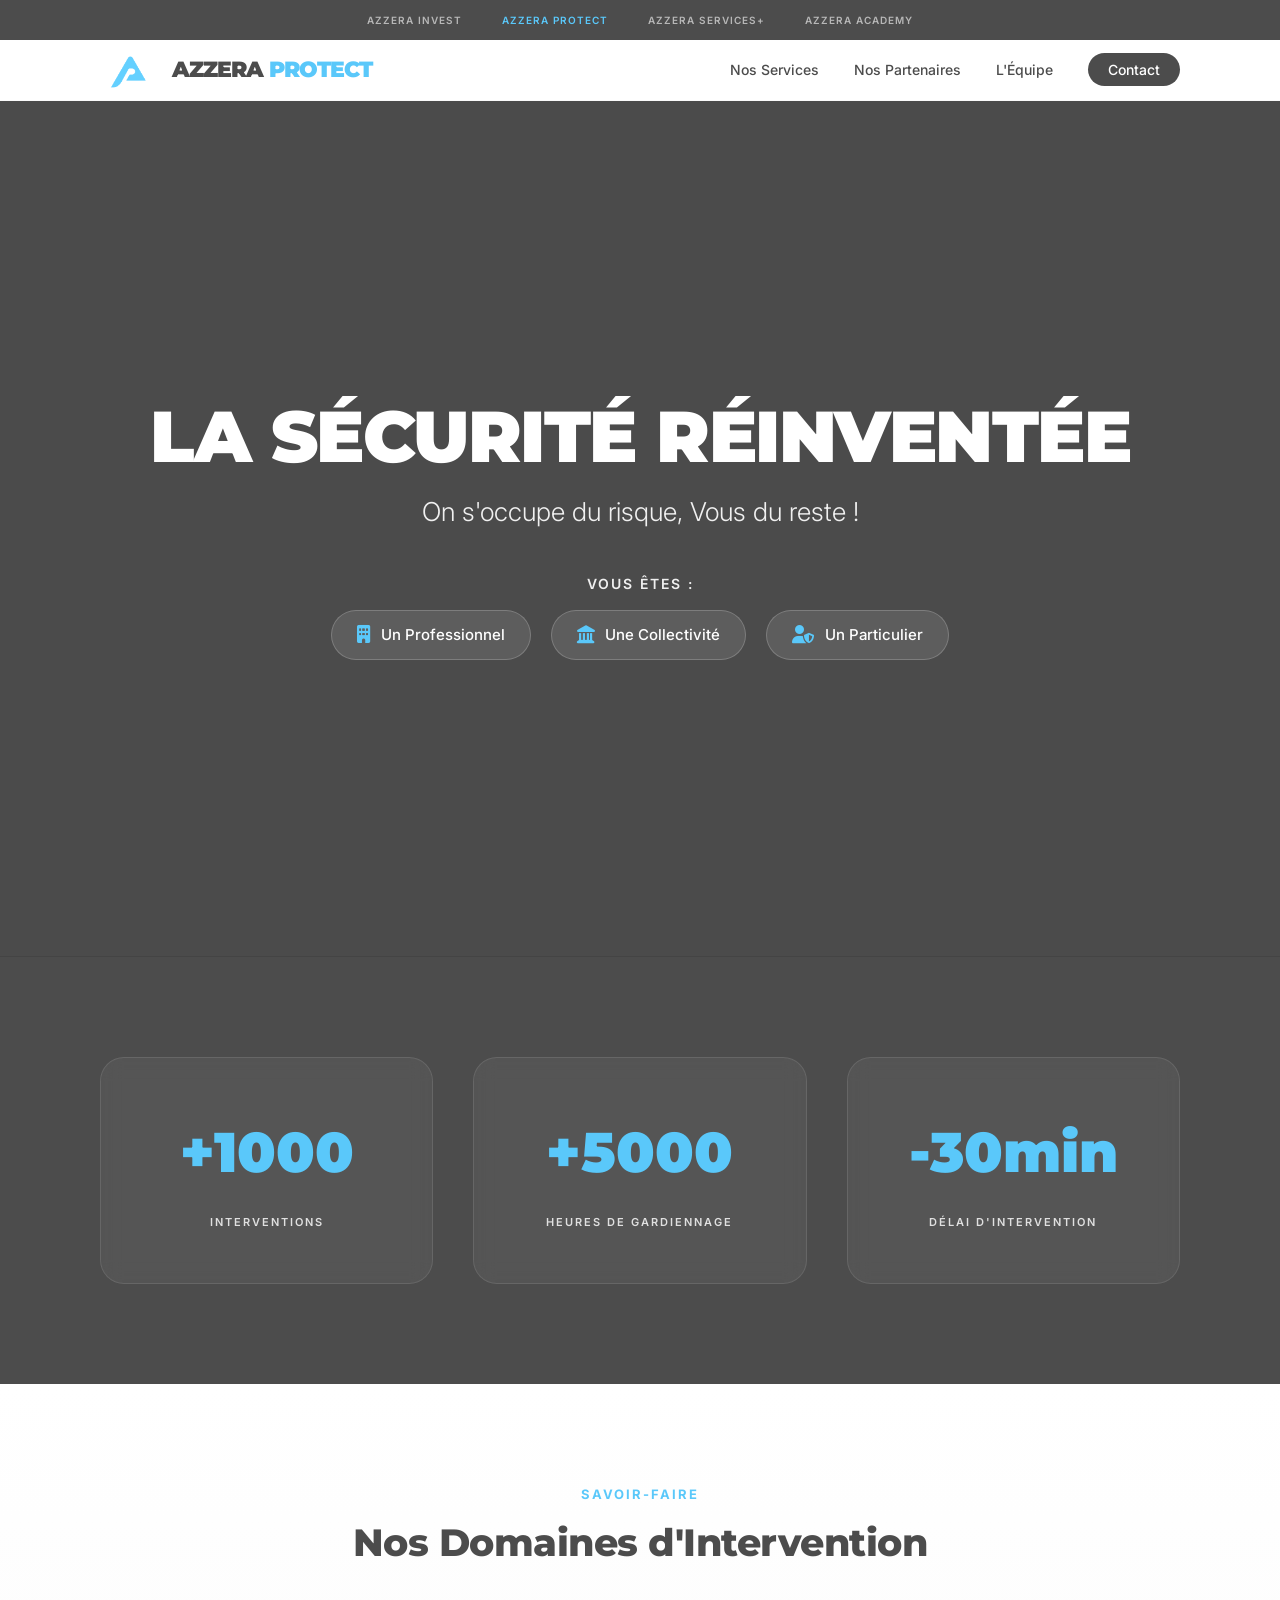
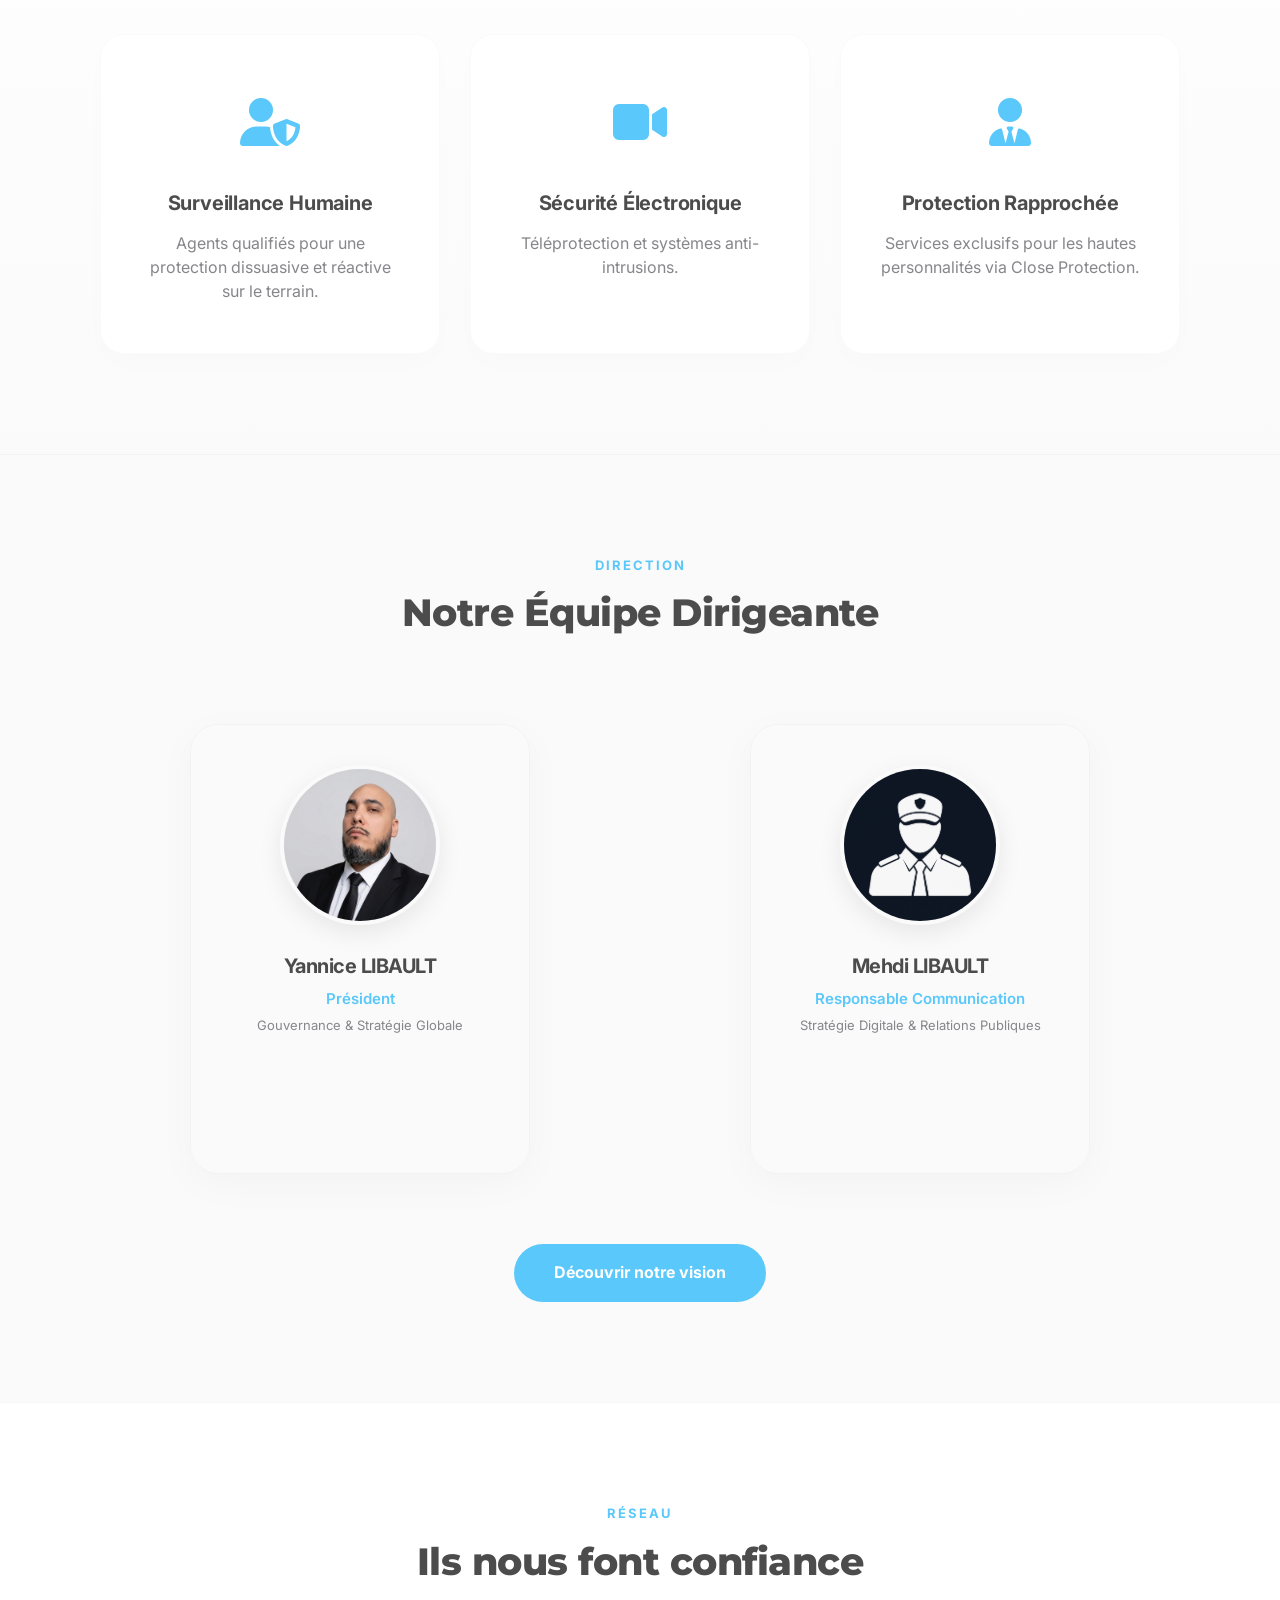
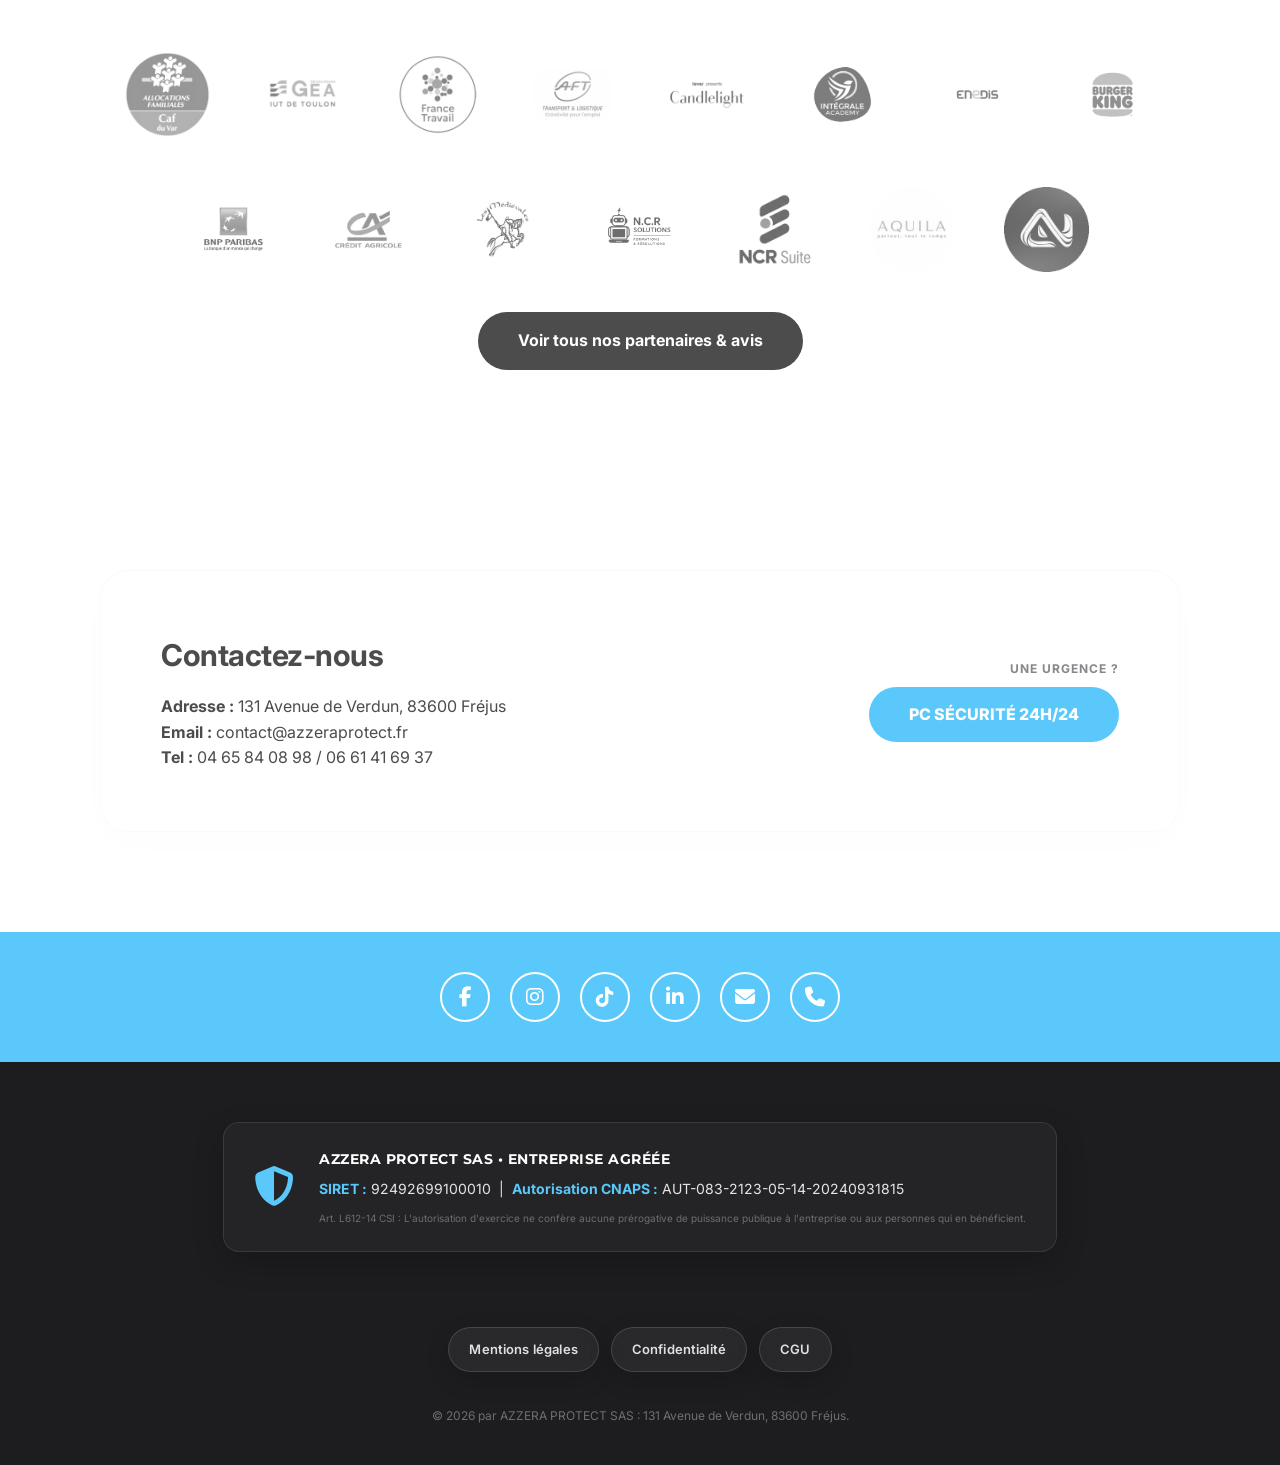
==== index.html @ c3b315dc "Add files via upload" ====
<!DOCTYPE html>
<html lang="fr">
<head>
    <meta charset="UTF-8">
    <meta name="viewport" content="width=device-width, initial-scale=1.0">
    <title>Agence de sécurité privée à Fréjus | Azzera Protect</title>
    <meta name="description" content="Azzera Protect, agence de sécurité privée à Fréjus : gardiennage, surveillance humaine, sécurité électronique, SSIAP et protection rapprochée.">
    <meta name="author" content="Azzera Protect">
    <meta name="robots" content="index, follow, max-image-preview:large, max-snippet:-1, max-video-preview:-1">
    <meta name="theme-color" content="#0a0e13">
    <link rel="canonical" href="https://azzeraprotect.fr/">

    <meta property="og:locale" content="fr_FR">
    <meta property="og:type" content="website">
    <meta property="og:site_name" content="Azzera Protect">
    <meta property="og:title" content="Azzera Protect | Agence de sécurité privée à Fréjus">
    <meta property="og:description" content="Gardiennage, surveillance humaine, sécurité électronique, SSIAP et protection rapprochée à Fréjus.">
    <meta property="og:url" content="https://azzeraprotect.fr/">
    <meta property="og:image" content="https://azzeraprotect.fr/img/logo-protect.png">
    <meta property="og:image:alt" content="Logo Azzera Protect">

    <meta name="twitter:card" content="summary_large_image">
    <meta name="twitter:title" content="Azzera Protect | Agence de sécurité privée à Fréjus">
    <meta name="twitter:description" content="Gardiennage, surveillance humaine, sécurité électronique, SSIAP et protection rapprochée à Fréjus.">
    <meta name="twitter:image" content="https://azzeraprotect.fr/img/logo-protect.png">

    <link rel="icon" type="image/png" href="img/favicon.png">
    <link rel="apple-touch-icon" href="img/favicon.png">
    <link rel="shortcut icon" href="img/favicon.png">

    <link rel="preconnect" href="https://fonts.googleapis.com">
    <link rel="preconnect" href="https://fonts.gstatic.com" crossorigin>
    <link href="https://fonts.googleapis.com/css2?family=Inter:wght@300;400;500;600&family=Montserrat:wght@700;800;900&display=swap" rel="stylesheet">
    <link rel="stylesheet" href="https://cdnjs.cloudflare.com/ajax/libs/font-awesome/6.4.0/css/all.min.css">
    <link rel="stylesheet" href="css/style.css">

    <script type="application/ld+json">
{
  "@context": "https://schema.org",
  "@graph": [
    {
      "@type": "WebSite",
      "@id": "https://azzeraprotect.fr/#website",
      "url": "https://azzeraprotect.fr/",
      "name": "Azzera Protect",
      "inLanguage": "fr-FR",
      "publisher": {
        "@id": "https://azzeraprotect.fr/#business"
      }
    },
    {
      "@type": [
        "LocalBusiness",
        "Organization"
      ],
      "@id": "https://azzeraprotect.fr/#business",
      "name": "Azzera Protect",
      "legalName": "AZZERA PROTECT SAS",
      "url": "https://azzeraprotect.fr/",
      "logo": "https://azzeraprotect.fr/img/logo-protect.png",
      "image": "https://azzeraprotect.fr/img/logo-protect.png",
      "description": "Agence de sécurité privée basée à Fréjus proposant notamment gardiennage, surveillance humaine, sécurité électronique, SSIAP et protection rapprochée.",
      "telephone": "+33465840898",
      "email": "contact@azzeraprotect.fr",
      "address": {
        "@type": "PostalAddress",
        "streetAddress": "131 Avenue de Verdun",
        "postalCode": "83600",
        "addressLocality": "Fréjus",
        "addressRegion": "Provence-Alpes-Côte d’Azur",
        "addressCountry": "FR"
      },
      "identifier": {
        "@type": "PropertyValue",
        "propertyID": "SIRET",
        "value": "92492699100010"
      }
    }
  ]
}
    </script>

    <style>
        /* Liens légaux — finition premium sur toutes les pages */
        .legal-compliance .footer-links,
        .legal-links-pills {
            display: flex;
            justify-content: center;
            align-items: center;
            flex-wrap: wrap;
            gap: 12px;
            margin: 0 auto 34px;
        }

        .legal-compliance .footer-links a,
        .legal-links-pills a {
            display: inline-flex !important;
            align-items: center !important;
            justify-content: center !important;
            min-height: 44px;
            padding: 11px 20px !important;
            border: 1px solid rgba(255, 255, 255, 0.14) !important;
            border-radius: 999px !important;
            background: rgba(255, 255, 255, 0.055) !important;
            color: rgba(255, 255, 255, 0.86) !important;
            font-size: 13px !important;
            font-weight: 600 !important;
            letter-spacing: 0.15px !important;
            text-transform: none !important;
            text-decoration: none !important;
            box-shadow: 0 8px 24px rgba(0, 0, 0, 0.16) !important;
            -webkit-backdrop-filter: blur(12px);
            backdrop-filter: blur(12px);
            transition: transform .22s ease, border-color .22s ease,
                        background .22s ease, color .22s ease,
                        box-shadow .22s ease;
        }

        .legal-compliance .footer-links a:hover,
        .legal-links-pills a:hover {
            transform: translateY(-2px);
            border-color: rgba(90, 200, 250, 0.48) !important;
            background: rgba(90, 200, 250, 0.10) !important;
            color: #ffffff !important;
            box-shadow: 0 12px 28px rgba(0, 0, 0, 0.24),
                        0 0 0 1px rgba(90, 200, 250, 0.06) !important;
        }

        .legal-compliance .footer-links a:focus-visible,
        .legal-links-pills a:focus-visible {
            outline: 2px solid var(--blue-protect);
            outline-offset: 3px;
        }

        @media (max-width: 640px) {
            .legal-compliance .footer-links,
            .legal-links-pills {
                gap: 9px;
                margin-bottom: 28px;
            }

            .legal-compliance .footer-links a,
            .legal-links-pills a {
                width: 100%;
                max-width: 330px;
                padding: 11px 16px !important;
            }
        }
    </style>

</head>
<body>

   <nav class="topbar-corporate">
        <ul class="topbar-links">
            <li><a href="https://azzerainvest.fr">AZZERA INVEST</a></li>
            <li><a href="index.html" class="active">AZZERA PROTECT</a></li>
            <li><a href="https://azzeraservices.fr">AZZERA SERVICES+</a></li>
            <li><a href="https://azzera-academy.fr">AZZERA ACADEMY</a></li>
        </ul>
    </nav>

    <header class="main-header">
        <div class="container header-flex">
            <div class="logo">
                <img src="img/logo-protect.png" alt="Logo Azzera Protect" class="header-logo">
                <h1>AZZERA <span>PROTECT</span></h1>
            </div>
            <nav class="main-nav">
                <ul>
                    <li><a href="services.html">Nos Services</a></li>
                    <li><a href="partenaires.html">Nos Partenaires</a></li>
                    <li><a href="equipe.html">L'Équipe</a></li>
                    <li><a href="contact.html" class="btn-contact-nav">Contact</a></li>
                </ul>
            </nav>
        </div>
    </header>

    <section class="hero-section">
        <div class="hero-video-wrapper">
            </div>
        <div class="hero-overlay"></div>
        <div class="hero-content container">
            <h2 class="hero-title fade-in-up">LA SÉCURITÉ RÉINVENTÉE</h2>
            <p class="hero-subtitle fade-in-up delay-1">On s'occupe du risque, Vous du reste ! </p>
            
            <div class="hero-target-container fade-in-up delay-2">
                <p class="target-label">Vous êtes :</p>
                <div class="target-buttons">
                    <a href="services.html" class="btn-target"><i class="fas fa-building"></i> Un Professionnel</a>
                    <a href="services.html" class="btn-target"><i class="fas fa-landmark"></i> Une Collectivité</a>
                    <a href="contact.html" class="btn-target"><i class="fas fa-user-shield"></i> Un Particulier</a>
                </div>
            </div>
        </div>
    </section>

    <section class="stats-section">
        <div class="container stats-grid">
            <div class="stat-item fade-in-up delay-1">
                <span class="stat-number">+1000</span>
                <span class="stat-label">INTERVENTIONS</span>
            </div>
            <div class="stat-item fade-in-up delay-2">
                <span class="stat-number">+5000</span>
                <span class="stat-label">HEURES DE GARDIENNAGE</span>
            </div>
            <div class="stat-item fade-in-up delay-3">
                <span class="stat-number">-30min</span>
                <span class="stat-label">DÉLAI D'INTERVENTION</span>
            </div>
        </div>
    </section>

    <section class="services-section">
        <div class="container">
            <div class="modern-heading fade-in-up">
                <span class="heading-subtitle">Savoir-faire</span>
                <h3 class="section-heading">Nos Domaines d'Intervention</h3>
            </div>
            <div class="services-grid">
                <article class="service-card">
                    <div class="card-icon"><i class="fas fa-user-shield"></i></div>
                    <h4>Surveillance Humaine</h4>
                    <p>Agents qualifiés pour une protection dissuasive et réactive sur le terrain.</p>
                </article>
                <article class="service-card">
                    <div class="card-icon"><i class="fas fa-video"></i></div>
                    <h4>Sécurité Électronique</h4>
                    <p>Téléprotection et systèmes anti-intrusions.</p>
                </article>
                <article class="service-card">
                    <div class="card-icon"><i class="fas fa-user-tie"></i></div>
                    <h4>Protection Rapprochée</h4>
                    <p>Services exclusifs pour les hautes personnalités via Close Protection.</p>
                </article>
            </div>
        </div>
    </section>

    <section class="team-section">
        <div class="container">
            <div class="modern-heading">
                <span class="heading-subtitle">Direction</span>
                <h2 class="section-title">Notre Équipe Dirigeante</h2>
            </div>
            <div class="team-grid">
                
                <div class="team-card">
                    <div class="team-photo-wrapper">
                        <img src="img/equipe/yannice.jpg" alt="Yannice LIBAULT" class="team-photo">
                    </div>
                    <h3 class="team-name">Yannice LIBAULT</h3>
                    <p class="team-title">Président</p>
                    <p class="team-desc">Gouvernance & Stratégie Globale</p>
                </div>

                <div class="team-card">
                    <div class="team-photo-wrapper">
                        <img src="img/equipe/mehdi.jpg" alt="Mehdi LIBAULT" class="team-photo">
                    </div>
                    <h3 class="team-name">Mehdi LIBAULT</h3>
                    <p class="team-title">Responsable Communication</p>
                    <p class="team-desc">Stratégie Digitale & Relations Publiques</p>
                </div>
            </div>
            
            <div style="text-align: center; margin-top: 50px;">
                <a href="equipe.html" class="btn-primary" style="background: var(--blue-protect);">Découvrir notre vision</a>
            </div>

        </div>
    </section>

    <section class="partners-section">
        <div class="container">
            <div class="modern-heading">
                <span class="heading-subtitle">Réseau</span>
                <h3 class="section-heading">Ils nous font confiance</h3>
            </div>
            <div class="partners-logo-grid">
                <img src="img/caf.png" alt="CAF du Var">
                <img src="img/iut-toulon.png" alt="IUT de Toulon">
                <img src="img/france-travail.png" alt="France Travail">
                <img src="img/aft.png" alt="AFT Transport & Logistique">
                <img src="img/candlelight.png" alt="Candlelight">
                <img src="img/integrale-academy.png" alt="Intégrale Academy">
                <img src="img/enedis.png" alt="Enedis">
                <img src="img/burger-king.png" alt="Burger King">
                <img src="img/bnp-paribas.png" alt="BNP Paribas">
                <img src="img/credit-agricole.png" alt="Crédit Agricole">
                <img src="img/medievales.png" alt="Les Médiévales">
                <img src="img/NCRsolutions.png" alt="N.C.R Solutions">
                <img src="img/NCRsuite.png" alt="N.C.R Suite">
                <img src="img/AQUILA.png" alt="Aquila">
                <img src="img/LIENOVA.png" alt="Lienova">
            </div>
            <div style="text-align: center; margin-top: 40px;">
                <a href="partenaires.html" class="btn-primary" style="background: var(--azzera-gray);">Voir tous nos partenaires & avis</a>
            </div>
        </div>
    </section>

    <section class="contact-section">
        <div class="container">
            <div class="contact-card fade-in-up">
                <div class="contact-info">
                    <h3>Contactez-nous</h3>
                    <p><strong>Adresse :</strong> 131 Avenue de Verdun, 83600 Fréjus</p>
                    <p><strong>Email :</strong> contact@azzeraprotect.fr</p>
                    <p><strong>Tel :</strong> 04 65 84 08 98 / 06 61 41 69 37</p>
                </div>
                <div class="emergency-cta">
                    <p class="emergency-label">UNE URGENCE ?</p>
                    <a href="tel:0465840898" class="btn-emergency">PC SÉCURITÉ 24H/24</a>
                </div>
            </div>
        </div>
    </section>

    <section class="social-bar">
        <div class="container">
            <div class="social-icons">
                <a href="https://www.facebook.com/share/1Gfk1eazeR/?mibextid=wwXIfr" target="_blank" rel="noopener noreferrer" aria-label="Facebook"><i class="fab fa-facebook-f"></i></a>
                <a href="https://www.instagram.com/azzera_protect?stkn=dHN5ZjV5a25jY2Ri" target="_blank" rel="noopener noreferrer" aria-label="Instagram"><i class="fab fa-instagram"></i></a>
                <a href="https://www.tiktok.com/@lex_protect?_r=1&_t=ZN-99qHuAkNpag" target="_blank" rel="noopener noreferrer" aria-label="TikTok"><i class="fab fa-tiktok"></i></a>
                <a href="https://www.linkedin.com/company/azzera-protect/" target="_blank" rel="noopener noreferrer" aria-label="LinkedIn"><i class="fab fa-linkedin-in"></i></a>
                <a href="mailto:contact@azzeraprotect.fr" aria-label="Email"><i class="fas fa-envelope"></i></a>
                <a href="tel:0465840898" aria-label="Téléphone"><i class="fas fa-phone"></i></a>
            </div>
        </div>
    </section>

       <footer class="legal-compliance">
     <div class="official-badge-container">
                <div class="official-badge fade-in-up">
                    <div class="badge-icon">
                        <i class="fas fa-shield-halved"></i>
                    </div>
                    <div class="badge-content">
                        <p class="badge-title">AZZERA PROTECT SAS • Entreprise Agréée</p>
                        <p class="badge-numbers"><strong>SIRET :</strong> 92492699100010 &nbsp;|&nbsp; <strong>Autorisation CNAPS :</strong> AUT-083-2123-05-14-20240931815</p>
                        <p class="small-text">Art. L612-14 CSI : L'autorisation d'exercice ne confère aucune prérogative de puissance publique à l'entreprise ou aux personnes qui en bénéficient.</p>
                    </div>
            </div>
        </div>
        </section>
        <br><div class="footer-links legal-links-pills" style="margin-top: 10px;">
            <a href="mentions-legales.html">Mentions légales</a>
            <a href="politique-confidentialite.html">Confidentialité</a>
            <a href="cgu.html">CGU</a>
        </div>
    <div class="compliance-inner">
                <p>&copy; 2026 par AZZERA PROTECT SAS : 131 Avenue de Verdun, 83600 Fréjus.</p>
            </div>
        </section>
</footer>

</body>
</html>
---- css/style.css ----
/* --- VARIABLES ET BASES --- */
:root {
    --blue-protect: #5AC8FA;
    --azzera-gray: #4c4c4c; 
    --apple-black: #4c4c4c; 
    --navy-black: #4c4c4c;  
    --apple-gray: #86868b;
    --apple-bg-light: #fafafa;
    --white: #ffffff;
    --font-main: 'Inter', -apple-system, sans-serif;
    --font-titles: 'Montserrat', sans-serif;
    --transition-fast: all 0.2s cubic-bezier(0.4, 0, 0.2, 1);
    --transition-mid: all 0.4s cubic-bezier(0.4, 0, 0.2, 1);
    --transition-slow: all 0.8s cubic-bezier(0.4, 0, 0.2, 1);
}

* {
    margin: 0;
    padding: 0;
    box-sizing: border-box;
}

html {
    scroll-behavior: smooth;
    overflow-x: hidden;
}

body {
    font-family: var(--font-main);
    color: var(--apple-black);
    background-color: var(--white);
    line-height: 1.6;
    -webkit-font-smoothing: antialiased;
    overflow-x: hidden;
}

.container {
    max-width: 1140px;
    margin: 0 auto;
    padding: 0 30px;
}

.text-center {
    text-align: center;
}

section {
    scroll-margin-top: 90px;
    position: relative;
}

/* --- TYPOGRAPHIES & TITRES MODERNES --- */
.modern-heading {
    text-align: center;
    margin-bottom: 60px;
}

.heading-subtitle {
    display: block;
    font-size: 13px;
    font-weight: 700;
    text-transform: uppercase;
    letter-spacing: 2px;
    color: var(--blue-protect);
    margin-bottom: 8px;
}

.section-heading, .section-title {
    font-family: var(--font-titles);
    font-size: clamp(28px, 4vw, 38px);
    font-weight: 800;
    color: var(--apple-black);
    letter-spacing: -0.5px;
    margin-bottom: 0;
}

/* --- ANIMATIONS --- */
@keyframes fadeInUp {
    from { opacity: 0; transform: translateY(20px); }
    to { opacity: 1; transform: translateY(0); }
}

.fade-in-up {
    opacity: 0;
    animation: fadeInUp 0.8s cubic-bezier(0.4, 0, 0.2, 1) forwards;
}

.delay-1 { animation-delay: 0.2s; }
.delay-2 { animation-delay: 0.4s; }
.delay-3 { animation-delay: 0.6s; }

/* --- NAVIGATION CORPORATE --- */
.topbar-corporate {
    background: var(--azzera-gray); 
    padding: 12px 0;
    font-size: 10px;
    font-weight: 600;
    letter-spacing: 1px;
}

.topbar-flex {
    display: flex;
    justify-content: center;
}

.topbar-links {
    display: flex;
    justify-content: center;
    list-style: none;
    gap: 40px;
}

.topbar-links a {
    color: rgba(255, 255, 255, 0.6);
    text-decoration: none;
    transition: var(--transition-mid);
}

.topbar-links a:hover, .topbar-links a.active {
    color: var(--blue-protect);
}

/* --- HEADER PRINCIPAL --- */
.main-header {
    background: rgba(255, 255, 255, 0.7);
    backdrop-filter: blur(20px);
    position: sticky;
    top: 0;
    z-index: 1000;
    border-bottom: 1px solid rgba(0,0,0,0.02);
}

.header-flex {
    height: 60px;
    display: flex;
    justify-content: space-between;
    align-items: center;
}

.logo {
    display: flex;
    align-items: center;
    gap: 12px;
}

.header-logo {
    max-height: 60px;
    width: auto;
    object-fit: contain;
}

.logo h1 {
    font-family: var(--font-titles);
    font-weight: 900;
    font-size: 22px;
    letter-spacing: -1px;
}

.logo span {
    color: var(--blue-protect);
}

.main-nav ul {
    display: flex;
    list-style: none;
    gap: 35px;
    align-items: center;
}

.main-nav a {
    text-decoration: none;
    color: var(--apple-black);
    font-size: 14px;
    font-weight: 500;
    transition: var(--transition-mid);
}

.main-nav a:hover, .main-nav a.active {
    color: var(--blue-protect);
}

.btn-contact-nav {
    background: var(--apple-black);
    color: white !important;
    padding: 8px 20px;
    border-radius: 20px;
}

/* --- HERO SECTIONS --- */
.hero-section {
    height: 95vh; 
    background-color: var(--azzera-gray); 
    display: flex;
    align-items: center;
    justify-content: center;
    color: var(--white);
    text-align: center;
}

.internal-hero {
    height: 45vh;
    background: var(--azzera-gray); 
    display: flex;
    align-items: center;
    justify-content: center;
    color: var(--white);
    border-bottom: 1px solid rgba(0,0,0,0.1);
}

.hero-video-wrapper {
    position: absolute;
    top: 0;
    left: 0;
    width: 100%;
    height: 100%;
    overflow: hidden;
    z-index: 1;
}

.hero-video-wrapper video {
    min-width: 100%;
    min-height: 100%;
    width: auto;
    height: auto;
    position: absolute;
    top: 50%;
    left: 50%;
    transform: translate(-50%, -50%);
    object-fit: cover;
}

.hero-overlay {
    position: absolute;
    top: 0;
    left: 0;
    width: 100%;
    height: 100%;
    background: rgba(76, 76, 76, 0.6); 
    z-index: 2;
}

.hero-content {
    position: relative;
    z-index: 3;
}

.hero-title {
    font-family: var(--font-titles);
    font-size: clamp(40px, 8vw, 72px);
    font-weight: 900;
    line-height: 1.1;
    margin-bottom: 15px;
    letter-spacing: -1.5px;
}

.hero-subtitle {
    font-size: clamp(18px, 3vw, 26px);
    font-weight: 300;
    color: #f0f0f0;
}

/* --- CIBLAGE CLIENT --- */
.hero-target-container {
    margin-top: 40px;
    display: flex;
    flex-direction: column;
    align-items: center;
    gap: 15px;
}

.target-label {
    font-size: 14px;
    font-weight: 600;
    color: #f0f0f0;
    text-transform: uppercase;
    letter-spacing: 2px;
}

.target-buttons {
    display: flex;
    gap: 20px;
    flex-wrap: wrap;
    justify-content: center;
}

.btn-target {
    display: flex;
    align-items: center;
    gap: 10px;
    background: rgba(255, 255, 255, 0.1);
    backdrop-filter: blur(10px);
    border: 1px solid rgba(255, 255, 255, 0.2);
    color: var(--white);
    padding: 12px 25px;
    border-radius: 30px;
    text-decoration: none;
    font-weight: 500;
    font-size: 15px;
    transition: var(--transition-mid);
}

.btn-target i {
    color: var(--blue-protect); 
    font-size: 18px;
    transition: var(--transition-mid);
}

.btn-target:hover {
    background: var(--white); 
    color: var(--apple-black); 
    transform: translateY(-5px); 
    box-shadow: 0 10px 20px rgba(0,0,0,0.2), 0 0 20px rgba(90, 200, 250, 0.3); 
    border-color: var(--white);
}

/* --- STATS SECTION --- */
.stats-section {
    background: var(--azzera-gray); 
    padding: 100px 0;
    border-top: 1px solid rgba(0,0,0,0.1);
    z-index: 1;
}

.stats-grid {
    display: grid;
    grid-template-columns: repeat(3, 1fr);
    gap: 40px;
    text-align: center;
}

.stat-item {
    background: rgba(255, 255, 255, 0.05);
    border: 1px solid rgba(255, 255, 255, 0.1);
    border-radius: 24px;
    padding: 50px 20px;
    transition: var(--transition-mid);
    backdrop-filter: blur(10px);
}

.stat-item:hover {
    transform: translateY(-12px);
    background: rgba(255, 255, 255, 0.1);
    border-color: rgba(90, 200, 250, 0.4);
    box-shadow: 0 20px 40px rgba(0, 0, 0, 0.2), 0 0 25px rgba(90, 200, 250, 0.2);
}

.stat-number {
    display: block;
    font-family: var(--font-titles);
    font-size: clamp(40px, 6vw, 56px);
    font-weight: 900;
    color: var(--blue-protect);
    margin-bottom: 10px;
    transition: var(--transition-mid);
}

.stat-item:hover .stat-number {
    transform: scale(1.1);
    text-shadow: 0 0 20px rgba(90, 200, 250, 0.5);
}

.stat-label {
    font-size: 11px;
    font-weight: 600;
    letter-spacing: 2px;
    color: #e0e0e0;
    transition: var(--transition-mid);
}

.stat-item:hover .stat-label {
    color: var(--white);
}

/* --- SERVICES CARDS --- */
.services-section {
    padding: 100px 0;
    background: linear-gradient(var(--white), var(--apple-bg-light));
}

.services-grid {
    display: flex;
    flex-wrap: wrap;
    justify-content: center;
    gap: 30px;
}

.service-card {
    background: var(--white);
    padding: 50px 40px;
    border-radius: 24px;
    transition: var(--transition-mid);
    border: 1px solid rgba(0,0,0,0.02);
    flex: 1 1 320px;
    max-width: 370px;
    text-align: center;
    box-shadow: 0 10px 30px rgba(0,0,0,0.01);
}

.service-card:hover {
    transform: translateY(-10px) scale(1.02);
    box-shadow: 0 20px 50px rgba(0,0,0,0.05);
    border-color: rgba(90, 200, 250, 0.1);
}

.card-icon {
    font-size: 48px;
    margin-bottom: 25px;
    color: var(--blue-protect);
    transition: var(--transition-mid);
}

.service-card:hover .card-icon {
    transform: scale(1.1);
    filter: brightness(1.1);
}

.service-card h4 {
    font-size: 20px;
    margin-bottom: 12px;
    font-weight: 700;
    letter-spacing: -0.2px;
}

.service-card p {
    color: var(--apple-gray);
    font-size: 16px;
    line-height: 1.5;
}

/* --- TEAM SECTION (LÀ OÙ SE TROUVE LE CORRECTIF) --- */
.team-section {
    padding: 100px 0;
    background: var(--apple-bg-light);
    border-top: 1px solid rgba(0,0,0,0.03);
}

.team-grid {
    display: flex;
    flex-wrap: wrap;
    justify-content: center;
    gap: 40px;
}

.team-card {
    background: var(--white);
    padding: 40px 30px;
    border-radius: 28px;
    transition: var(--transition-mid);
    border: 1px solid rgba(0,0,0,0.03);
    flex: 1 1 280px;
    max-width: 340px;
    text-align: center;
    box-shadow: 0 10px 40px rgba(0,0,0,0.03);
}

.team-card:hover {
    transform: translateY(-12px);
    box-shadow: 0 25px 60px rgba(0,0,0,0.08);
    border-color: rgba(90, 200, 250, 0.2);
}

/* --- CORRECTIF IMAGE ÉQUIPE --- */
.team-photo-wrapper {
    width: 160px; /* Taille fixe du cercle */
    height: 160px; /* Taille fixe du cercle */
    margin: 0 auto 25px auto;
    border-radius: 50%; /* Force la forme ronde */
    overflow: hidden; /* COUPE tout ce qui dépasse du cercle ! */
    border: 4px solid var(--apple-bg-light);
    box-shadow: 0 8px 25px rgba(0,0,0,0.08);
    position: relative;
    background-color: #f0f0f0; /* Fond neutre au cas où */
}

/* Force l'image à se recadrer dans le cercle */
.team-photo-wrapper img, .team-photo {
    width: 100%;
    height: 100%;
    object-fit: cover; /* C'est cette ligne qui empêche la déformation */
    object-position: top; /* Centre l'image sur le haut (le visage) */
    display: block;
}
/* --------------------------------- */

.team-card h4, .team-name {
    font-size: 20px;
    margin-bottom: 5px;
    font-weight: 700;
    letter-spacing: -0.5px;
    color: var(--apple-black);
}

.team-card .team-title {
    color: var(--blue-protect);
    font-size: 15px;
    font-weight: 600;
    margin-bottom: 5px;
}

.team-card .team-desc {
    color: var(--apple-gray);
    font-size: 13px;
    font-weight: 400;
    line-height: 1.4;
}

/* ==========================================
   SECTION AVIS CLIENTS GOOGLE
   ========================================== */
.reviews-section {
    padding: 100px 0;
    background: var(--white);
}

.reviews-grid {
    display: grid;
    grid-template-columns: repeat(auto-fit, minmax(260px, 1fr));
    gap: 30px;
}

.review-card {
    background: var(--apple-bg-light);
    border: 1px solid rgba(0,0,0,0.03);
    border-radius: 22px;
    padding: 30px;
    box-shadow: 0 5px 20px rgba(0,0,0,0.01);
    transition: all 0.4s cubic-bezier(0.4, 0, 0.2, 1);
}

.review-card:hover {
    transform: translateY(-8px);
    background: var(--white);
    box-shadow: 0 20px 40px rgba(0,0,0,0.06);
    border-color: rgba(90, 200, 250, 0.2);
}

.review-header {
    display: flex;
    align-items: center;
    gap: 15px;
    margin-bottom: 15px;
    position: relative;
}

.review-avatar-text {
    width: 44px;
    height: 44px;
    background: var(--azzera-gray);
    color: white;
    border-radius: 50%;
    display: flex;
    align-items: center;
    justify-content: center;
    font-weight: 700;
    font-size: 18px;
}

.review-meta h4 {
    font-size: 15px;
    font-weight: 700;
    color: var(--apple-black);
}

.review-date {
    font-size: 12px;
    color: var(--apple-gray);
    display: block;
}

.review-google-icon {
    position: absolute;
    right: 0;
    top: 50%;
    transform: translateY(-50%);
    color: #ea4335; 
    font-size: 18px;
}

.review-stars {
    color: #fbbc05; 
    font-size: 13px;
    margin-bottom: 15px;
}

.review-text {
    font-size: 14px;
    color: #4c4c4c;
    line-height: 1.6;
    font-style: italic;
}

/* --- PAGE DÉTAIL DES SERVICES --- */
.detailed-services { padding: 100px 0; background: var(--apple-bg-light); }
.service-row { display: flex; align-items: center; gap: 80px; margin-bottom: 120px; }
.service-row.reverse { flex-direction: row-reverse; }
.service-text { flex: 1; }
.service-text h3 { font-family: var(--font-titles); font-size: 36px; font-weight: 800; margin-bottom: 20px; letter-spacing: -1px; }
.service-text p { color: var(--apple-gray); font-size: 18px; line-height: 1.7; margin-bottom: 30px; }
.service-list { list-style: none; }
.service-list li { font-size: 16px; font-weight: 500; margin-bottom: 15px; display: flex; align-items: center; gap: 15px; }
.service-list i { color: var(--blue-protect); font-size: 20px; }
.service-visual { flex: 1; display: flex; justify-content: center; }
.visual-glass { width: 380px; height: 380px; background: var(--white); border-radius: 40px; display: flex; align-items: center; justify-content: center; box-shadow: 0 20px 60px rgba(0,0,0,0.06); border: 1px solid rgba(0,0,0,0.03); transition: var(--transition-slow); }
.visual-glass i { font-size: 120px; color: var(--blue-protect); transition: var(--transition-mid); }
.service-row:hover .visual-glass { transform: translateY(-15px); box-shadow: 0 30px 70px rgba(90, 200, 250, 0.15); }
.service-row:hover .visual-glass i { transform: scale(1.1); }
.cta-banner { background: var(--blue-protect); padding: 80px 0; color: var(--white); text-align: center; }
.cta-banner h2 { font-family: var(--font-titles); font-size: 36px; margin-bottom: 15px; }
.cta-banner p { font-size: 18px; margin-bottom: 30px; opacity: 0.9; }
.btn-primary { display: inline-block; background: var(--apple-black); color: var(--white); padding: 16px 40px; border-radius: 30px; text-decoration: none; font-weight: 700; transition: var(--transition-mid); }
.btn-primary:hover { background: var(--white); color: var(--apple-black); transform: scale(1.05); }

/* --- PARTENAIRES LOGOS --- */
.partners-section { padding: 100px 0; background: var(--white); border-top: 1px solid rgba(0,0,0,0.03); text-align: center; }
.partners-logo-grid { display: flex; flex-wrap: wrap; justify-content: center; align-items: center; gap: 50px; margin-top: 40px; }
.partners-logo-grid img { height: auto; max-height: 85px; max-width: 150px; object-fit: contain; filter: grayscale(100%) opacity(0.6); transition: var(--transition-mid); }
.partners-logo-grid img:hover { filter: grayscale(0%) opacity(1); transform: scale(1.05); }

/* --- CONTACT --- */
.contact-section { padding: 100px 0; }
.contact-card { background: var(--white); border: 1px solid rgba(0,0,0,0.02); border-radius: 28px; padding: 60px; display: flex; justify-content: space-between; align-items: center; box-shadow: 0 10px 40px rgba(0,0,0,0.01); }
.contact-info h3 { font-size: 30px; margin-bottom: 15px; font-weight: 700; letter-spacing: -0.5px; }
.emergency-cta { text-align: right; }
.emergency-label { font-weight: 700; color: var(--apple-gray); margin-bottom: 8px; font-size: 12px; letter-spacing: 1px; }
.btn-emergency { display: inline-block; background: var(--blue-protect); color: white; text-decoration: none; padding: 15px 40px; border-radius: 30px; font-weight: 800; transition: var(--transition-mid); }
.btn-emergency:hover { filter: brightness(1.1); transform: scale(1.05); box-shadow: 0 5px 20px rgba(90, 200, 250, 0.3); }

/* --- RÉSEAUX SOCIAUX --- */
.social-bar { background-color: var(--blue-protect); padding: 40px 0; text-align: center; }
.social-icons { display: flex; justify-content: center; gap: 20px; flex-wrap: wrap; }
.social-icons a { display: flex; align-items: center; justify-content: center; width: 50px; height: 50px; border: 2px solid var(--white); border-radius: 50%; color: var(--white); font-size: 20px; text-decoration: none; transition: var(--transition-fast); }
.social-icons a:hover { background-color: var(--white); color: var(--blue-protect); transform: translateY(-5px); }

/* --- FOOTER & COMPLIANCE --- */
.legal-compliance { background: #1d1d1f; color: var(--white); padding: 60px 0 40px 0; text-align: center; }
.official-badge-container { display: flex; justify-content: center; margin-bottom: 40px; }
.official-badge { background: rgba(255, 255, 255, 0.03); border: 1px solid rgba(255, 255, 255, 0.1); border-radius: 16px; padding: 25px 30px; display: flex; align-items: center; gap: 25px; max-width: 850px; text-align: left; box-shadow: 0 10px 30px rgba(0,0,0,0.2); transition: var(--transition-mid); }
.official-badge:hover { transform: translateY(-8px); box-shadow: 0 20px 50px rgba(0,0,0,0.4); border-color: rgba(90, 200, 250, 0.4); background: rgba(255, 255, 255, 0.06); }
.badge-icon { font-size: 40px; color: var(--blue-protect); transition: var(--transition-mid); }
.official-badge:hover .badge-icon { transform: scale(1.15); filter: brightness(1.2); }
.badge-title { font-family: var(--font-titles); color: var(--white); font-weight: 700; font-size: 14px; margin-bottom: 8px; letter-spacing: 0.5px; text-transform: uppercase; }
.badge-numbers { color: #e5e5e7; font-size: 14px; margin-bottom: 10px; }
.badge-numbers strong { color: var(--blue-protect); }
.badge-content .small-text { color: #6e6e73; font-size: 10px; margin-top: 0; line-height: 1.5; }
.compliance-inner p { color: #6e6e73; font-size: 12px; }

/* ==========================================
   CARROUSEL ÉQUIPE (Page equipe.html)
   ========================================== */
.carousel-section { padding: 80px 0; background: var(--apple-bg-light); }
.carousel-container { position: relative; max-width: 1000px; margin: 0 auto; background: var(--white); border-radius: 30px; box-shadow: 0 20px 60px rgba(0,0,0,0.06); padding: 60px; border: 1px solid rgba(0,0,0,0.03); }
.carousel-slide { display: none; opacity: 0; transition: opacity 0.5s ease; }
.carousel-slide.fade-in { opacity: 1; }
.carousel-content-wrapper { display: flex; align-items: center; gap: 60px; }
.carousel-image-col { flex: 0 0 350px; display: flex; justify-content: center; }
.carousel-image-col img { width: 300px; height: 400px; object-fit: cover; border-radius: 20px; box-shadow: 0 15px 35px rgba(0,0,0,0.1); border: 5px solid var(--white); }
.carousel-text-col { flex: 1; }
.carousel-role { color: var(--blue-protect); font-size: 14px; font-weight: 700; text-transform: uppercase; letter-spacing: 2px; margin-bottom: 10px; }
.carousel-name { font-family: var(--font-titles); font-size: 42px; font-weight: 800; color: var(--apple-black); margin-bottom: 25px; line-height: 1.1; letter-spacing: -1px; }
.carousel-desc p { color: var(--apple-gray); font-size: 16px; line-height: 1.7; margin-bottom: 20px; }
.carousel-desc strong { color: var(--apple-black); font-size: 18px; }
.carousel-desc ul { list-style: none; margin-top: 25px; }
.carousel-desc ul li { font-size: 15px; color: var(--apple-black); font-weight: 500; margin-bottom: 12px; display: flex; align-items: center; gap: 12px; }
.carousel-desc ul i { color: var(--blue-protect); font-size: 14px; }
.carousel-btn { cursor: pointer; position: absolute; top: 50%; transform: translateY(-50%); width: 50px; height: 50px; background: var(--white); color: var(--apple-black); border: none; border-radius: 50%; font-size: 18px; box-shadow: 0 5px 15px rgba(0,0,0,0.1); transition: var(--transition-mid); z-index: 10; display: flex; align-items: center; justify-content: center; }
.carousel-btn:hover { background: var(--blue-protect); color: var(--white); box-shadow: 0 8px 25px rgba(90, 200, 250, 0.4); }
.prev-btn { left: -25px; } .next-btn { right: -25px; }
.carousel-dots { text-align: center; margin-top: 40px; }
.dot { cursor: pointer; height: 10px; width: 10px; margin: 0 8px; background-color: #d2d2d7; border-radius: 50%; display: inline-block; transition: var(--transition-mid); }
.dot:hover, .dot.active { background-color: var(--blue-protect); transform: scale(1.3); }

/* ==========================================
   LE MOT DU PRÉSIDENT (Page equipe.html)
   ========================================== */
.edito-section { padding: 80px 0 20px 0; background: var(--apple-bg-light); }
.edito-box { max-width: 900px; margin: 0 auto; background: var(--white); padding: 60px 80px; border-radius: 30px; box-shadow: 0 15px 50px rgba(0,0,0,0.04); border: 1px solid rgba(0,0,0,0.03); position: relative; text-align: center; }
.edito-icon { font-size: 45px; color: rgba(90, 200, 250, 0.2); position: absolute; top: 40px; left: 45px; }
.edito-title { font-family: var(--font-titles); font-size: 26px; font-weight: 800; color: var(--apple-black); margin-bottom: 35px; letter-spacing: -0.5px; }
.edito-content p { font-size: 17px; line-height: 1.8; color: #444; margin-bottom: 20px; text-align: justify; }
.edito-highlight { font-weight: 600; color: var(--apple-black) !important; font-size: 19px !important; text-align: center !important; margin-top: 30px; }
.edito-signature { margin-top: 40px; border-top: 1px solid #f0f0f0; padding-top: 30px; display: flex; flex-direction: column; align-items: center; }
.edito-signature strong { font-family: var(--font-titles); font-size: 22px; color: var(--apple-black); letter-spacing: -0.5px; }
.edito-signature span { color: var(--blue-protect); font-size: 14px; font-weight: 600; text-transform: uppercase; letter-spacing: 2px; margin-top: 5px; }

/* ==========================================
   PAGE NOS PARTENAIRES (partenaires.html)
   ========================================== */
.partners-page-section { padding: 80px 0 120px 0; background: var(--apple-bg-light); }
.category-title { text-align: center; font-family: var(--font-titles); font-size: 28px; font-weight: 800; color: var(--apple-black); letter-spacing: -0.5px; margin-top: 60px; margin-bottom: 10px; }
.category-title:first-child { margin-top: 0; }
.category-desc { text-align: center; color: var(--apple-gray); max-width: 700px; margin: 0 auto 40px auto; font-size: 16px; line-height: 1.6; }
.divider { height: 1px; background: rgba(0, 0, 0, 0.05); max-width: 400px; margin: 60px auto; }
.testimonial-block { background: var(--white); max-width: 800px; margin: 80px auto 0 auto; padding: 50px 60px; border-radius: 24px; text-align: center; box-shadow: 0 15px 40px rgba(0,0,0,0.03); border: 1px solid rgba(0,0,0,0.02); position: relative; transition: var(--transition-mid); }
.testimonial-block:hover { transform: translateY(-5px); box-shadow: 0 25px 50px rgba(0,0,0,0.06); border-color: rgba(90, 200, 250, 0.2); }
.quote-icon { font-size: 40px; color: rgba(90, 200, 250, 0.2); margin-bottom: 20px; }
.testimonial-text { font-size: 20px; font-style: italic; font-weight: 500; color: var(--apple-black); line-height: 1.6; margin-bottom: 25px; }
.testimonial-author { font-size: 15px; font-weight: 700; color: var(--apple-black); text-transform: uppercase; letter-spacing: 1px; }
.testimonial-author span { color: var(--blue-protect); font-weight: 600; }

/* ==========================================
   ANIMATIONS ET RELIEF - PAGE CONTACT
   ========================================== */
.contact-form-section { padding: 80px 0; background: var(--apple-bg-light); }
.contact-grid-layout { display: flex; gap: 50px; align-items: flex-start; }
.contact-sidebar { flex: 1; display: flex; flex-direction: column; gap: 30px; }
.info-item { display: flex; gap: 20px; align-items: center; background: var(--white); padding: 25px; border-radius: 20px; border: 1px solid transparent; box-shadow: 0 5px 15px rgba(0,0,0,0.02); cursor: pointer; transition: all 0.4s cubic-bezier(0.4, 0, 0.2, 1); }
.info-item:hover { transform: translateY(-10px); box-shadow: 0 20px 40px rgba(0, 0, 0, 0.1); border-color: rgba(90, 200, 250, 0.3); }
.info-item:hover i { background: var(--blue-protect); color: var(--white); transform: scale(1.1); transition: all 0.3s ease; }
.info-item i { font-size: 24px; color: var(--blue-protect); background: var(--apple-bg-light); width: 60px; height: 60px; display: flex; align-items: center; justify-content: center; border-radius: 50%; }
.info-item h4 { margin-bottom: 5px; font-weight: 700; }
.info-item p { color: var(--apple-gray); font-size: 15px; }
.form-card { flex: 2; background: var(--white); padding: 50px; border-radius: 30px; box-shadow: 0 20px 60px rgba(0,0,0,0.05); transition: all 0.5s cubic-bezier(0.4, 0, 0.2, 1); }
.form-card:hover { transform: translateY(-5px); box-shadow: 0 30px 70px rgba(0, 0, 0, 0.1); }
.form-group { margin-bottom: 25px; }
.form-group label { display: block; font-weight: 600; margin-bottom: 8px; font-size: 14px; color: var(--apple-black); }
.form-group input, .form-group select, .form-group textarea { width: 100%; padding: 15px 20px; border-radius: 12px; border: 1px solid #e5e5e7; background: #fbfbfd; font-family: inherit; font-size: 15px; transition: var(--transition-mid); }
.form-group input:focus, .form-group textarea:focus { outline: none; border-color: var(--blue-protect); background: var(--white); }
.btn-submit { width: 100%; background: var(--azzera-gray); color: var(--white); padding: 18px; border-radius: 12px; border: none; font-weight: 700; font-size: 16px; cursor: pointer; transition: all 0.3s cubic-bezier(0.4, 0, 0.2, 1); }
.btn-submit:hover { filter: brightness(1.1); transform: scale(1.02); box-shadow: 0 10px 20px rgba(90, 200, 250, 0.3); }

/* --- RESPONSIVE GENERAL --- */
@media (max-width: 900px) {
    .carousel-content-wrapper { flex-direction: column; text-align: center; gap: 40px; }
    .carousel-image-col { flex: 1; }
    .carousel-image-col img { height: 300px; width: 250px; }
    .carousel-desc ul li { justify-content: center; }
    .prev-btn { left: 10px; right: auto; } .next-btn { right: 10px; }
    .carousel-container { padding: 40px 20px; }
    .contact-grid-layout { flex-direction: column; }
    .form-card { padding: 30px; }
}

@media (max-width: 768px) {
    .container { padding: 0 20px; }
    .stats-grid, .team-grid { grid-template-columns: 1fr; gap: 30px; }
    .main-nav ul { display: none; }
    .contact-card { flex-direction: column; text-align: center; padding: 40px; }
    .emergency-cta { text-align: center; margin-top: 30px; }
    .target-buttons { flex-direction: column; width: 100%; align-items: center; }
    .official-badge { flex-direction: column; text-align: center; padding: 20px; }
    .service-row, .service-row.reverse { flex-direction: column; text-align: center; gap: 40px; }
    .service-list li { justify-content: center; }
    .visual-glass { width: 100%; max-width: 300px; height: 300px; margin: 0 auto; }
    .edito-box { padding: 40px 30px; }
    .edito-icon { top: 25px; left: 25px; font-size: 30px; }
    .edito-content p { text-align: left; }
    .testimonial-block { padding: 40px 30px; }
    .testimonial-text { font-size: 17px; }
}
/* --- EFFET HOVER BLUE AZZERA POUR TOPBAR --- */
.topbar-links a {
    transition: all 0.3s ease !important;
}

.topbar-links a:hover {
    /* Utilise la couleur exacte de ton bleu Azzera ici */
    color: #5AC8FA !important; 
    /* L'effet de lumière (glow) devient de la même couleur que le texte */
    text-shadow: 0 0 10px rgba(0, 150, 255, 0.6); 
}
/* --- MODULE CARTE ÉQUIPE VIDÉO 3D --- */

.team-card {
    background-color: transparent;
    width: 320px; /* Largeur de la carte */
    height: 450px; /* Hauteur de la carte */
    perspective: 1000px; /* Crée l'effet de profondeur 3D */
    margin: 20px auto;
    cursor: pointer;
}

/* Le conteneur interne qui va tourner */
.team-card-inner {
    position: relative;
    width: 100%;
    height: 100%;
    text-align: center;
    transition: transform 0.8s cubic-bezier(0.4, 0.0, 0.2, 1);
    transform-style: preserve-3d;
}

/* La classe ajoutée par le Javascript au clic */
.team-card.is-flipped .team-card-inner {
    transform: rotateY(180deg);
}

/* Styles communs aux deux faces */
.team-card-front, .team-card-back {
    position: absolute;
    width: 100%;
    height: 100%;
    -webkit-backface-visibility: hidden; /* Cache le dos de la face */
    backface-visibility: hidden;
    border-radius: 28px; /* Bords arrondis type Apple */
    overflow: hidden;
    box-shadow: 0 10px 30px rgba(0,0,0,0.1);
}

/* --- FACE AVANT (PHOTO) --- */
.team-card-front {
    background-color: #fff;
}

.team-card-front img {
    width: 100%;
    height: 100%;
    object-fit: cover;
}

/* Filtre assombri au survol et icône Play */
.play-overlay {
    position: absolute;
    top: 0; left: 0; right: 0; bottom: 0;
    background: rgba(0,0,0,0.3);
    display: flex;
    flex-direction: column;
    justify-content: center;
    align-items: center;
    color: white;
    opacity: 0;
    transition: all 0.3s ease;
}

.team-card:hover .play-overlay {
    opacity: 1; /* Apparaît quand on passe la souris */
}

.play-overlay i {
    font-size: 50px;
    margin-bottom: 10px;
    text-shadow: 0 4px 10px rgba(0,0,0,0.5);
}

.play-overlay span {
    font-weight: 600;
    font-family: 'Montserrat', sans-serif;
    letter-spacing: 1px;
}

/* Bandeau avec le nom en bas de la photo */
.team-info {
    position: absolute;
    bottom: 0;
    width: 100%;
    background: linear-gradient(to top, rgba(0,0,0,0.9), transparent);
    padding: 30px 20px 20px 20px;
    color: white;
    text-align: left;
}

.team-info h4 {
    font-family: 'Montserrat', sans-serif;
    font-size: 1.2rem;
    margin-bottom: 5px;
}

.team-info p {
    font-size: 13px;
    color: #ccc;
    text-transform: uppercase;
    letter-spacing: 1px;
}

/* --- FACE ARRIÈRE (VIDÉO) --- */
.team-card-back {
    background-color: #000;
    transform: rotateY(180deg); /* Place cette face à l'envers par défaut */
}

.team-card-back video {
    width: 100%;
    height: 100%;
    object-fit: cover; /* La vidéo remplit toute la carte sans se déformer */
    border-radius: 28px;
}
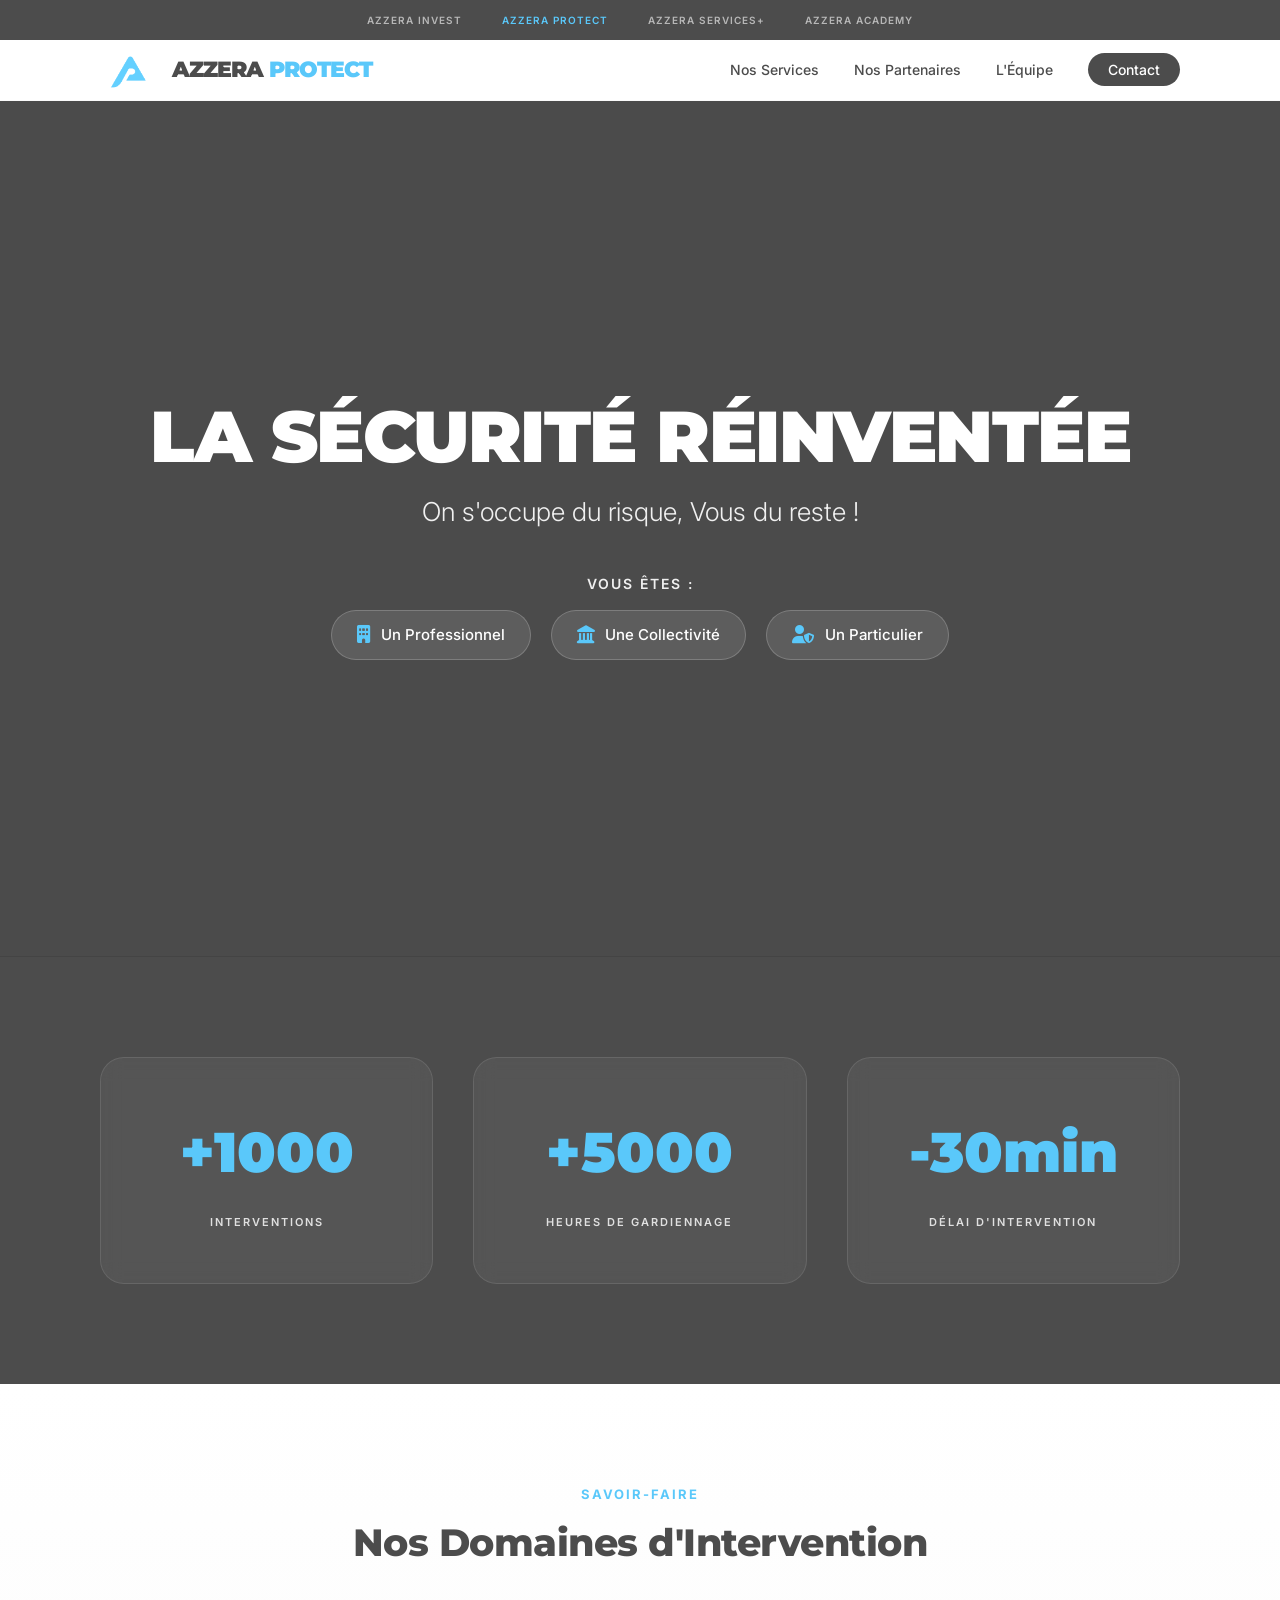
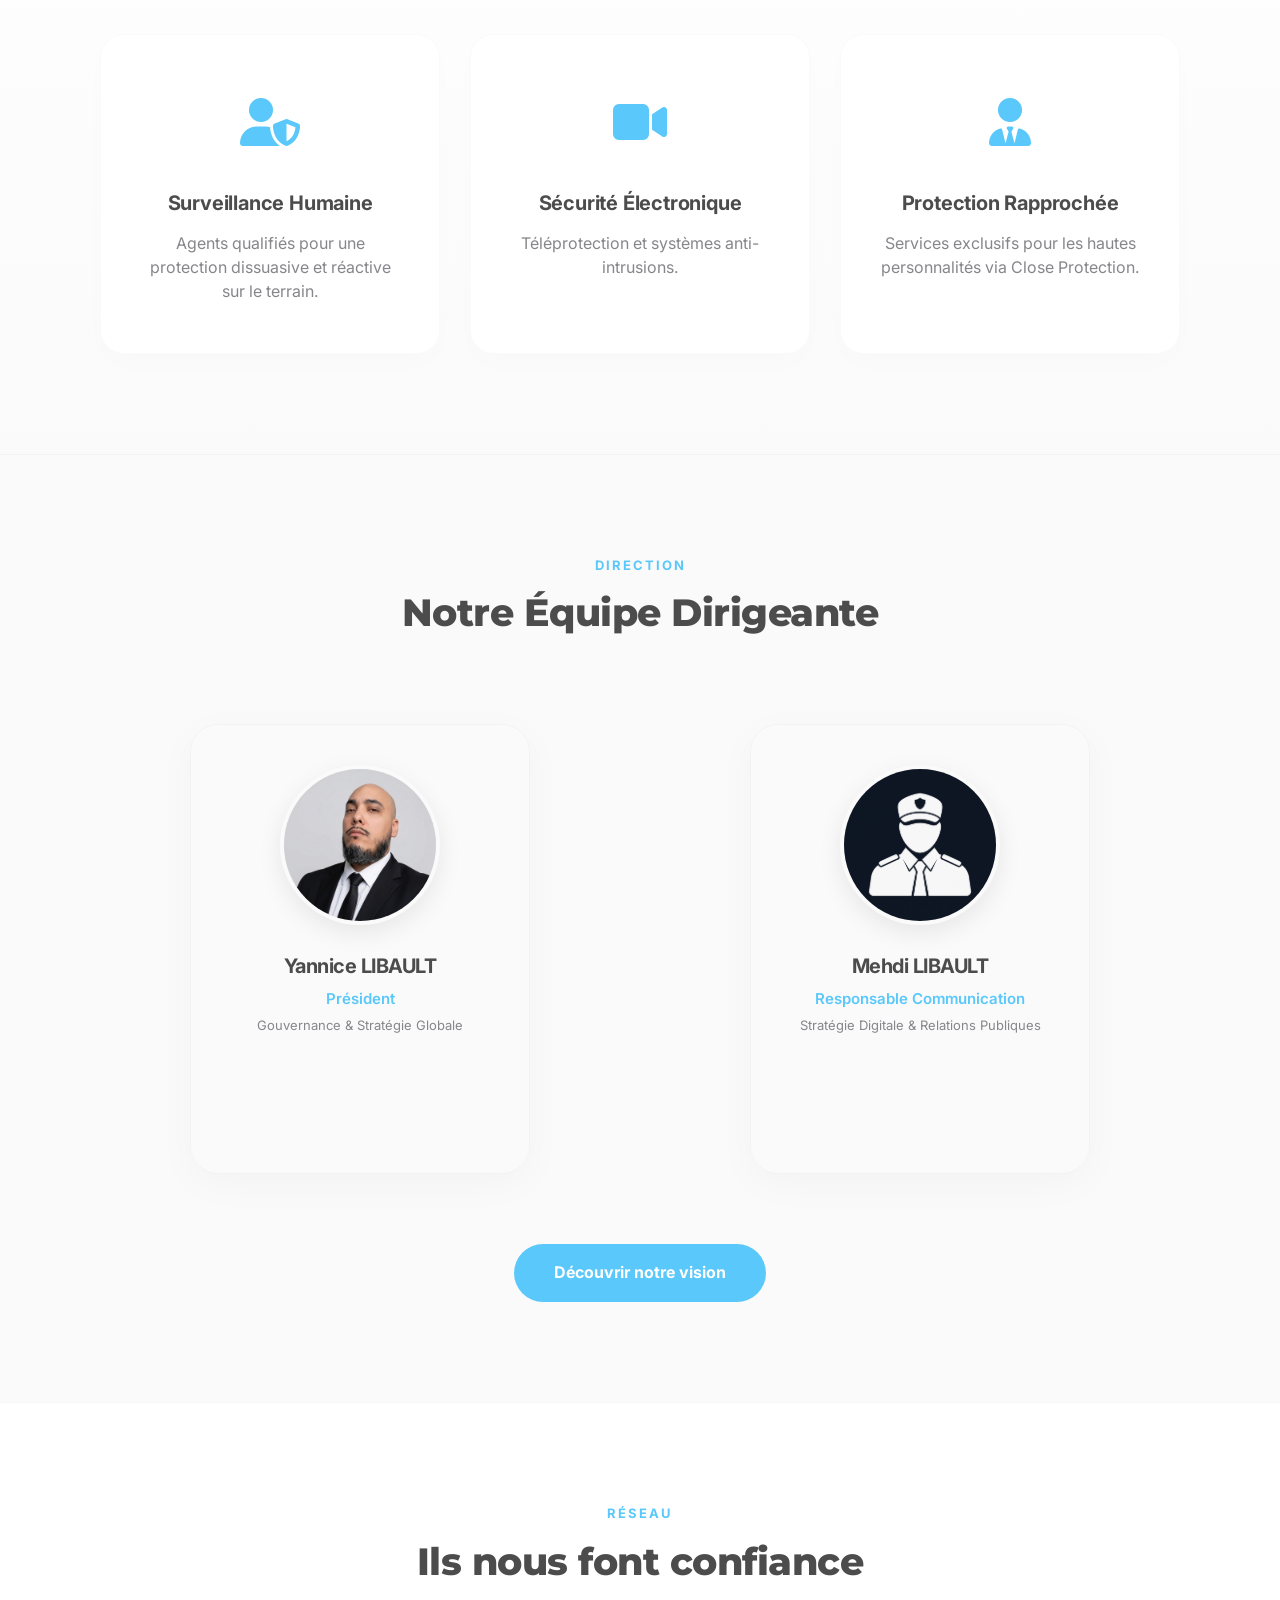
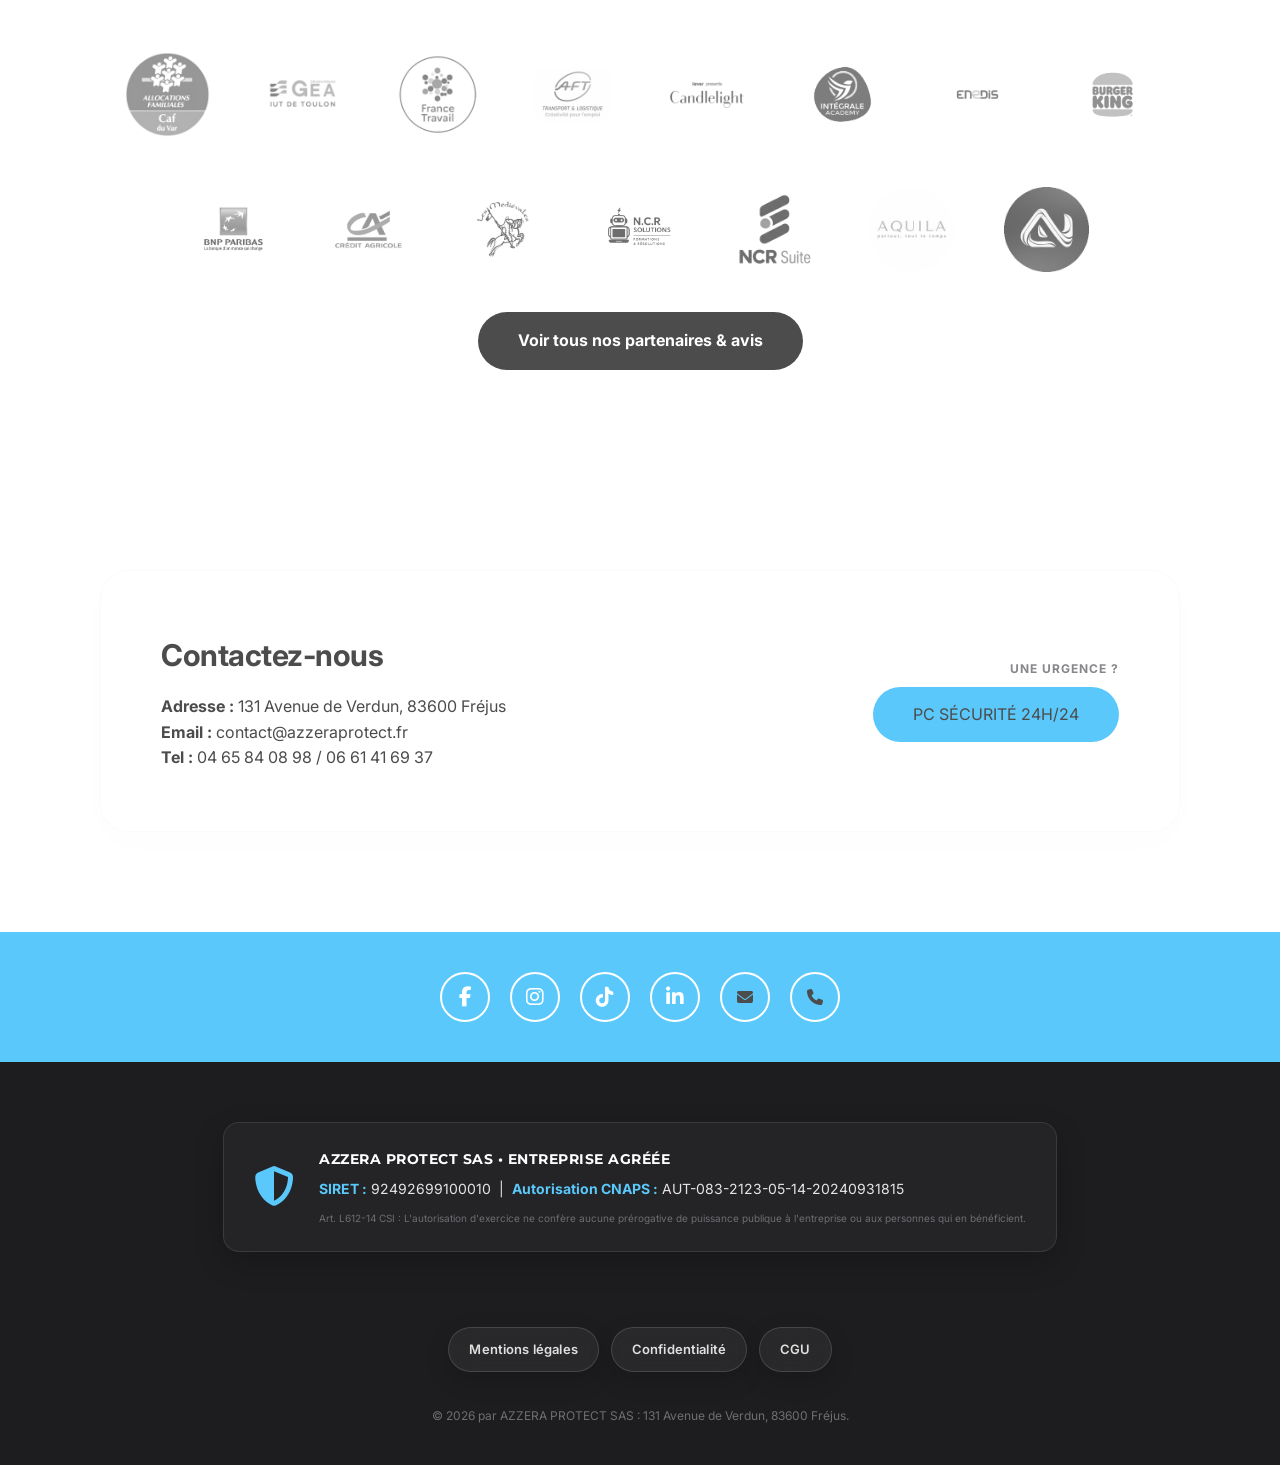
==== commit 38a6bd02: "Add files via upload" ====
--- a/index.html
+++ b/index.html
@@ -2,6 +2,7 @@
 <html lang="fr">
 <head>
     <meta charset="UTF-8">
+    <meta name="format-detection" content="telephone=no">
     <meta name="viewport" content="width=device-width, initial-scale=1.0">
     <title>Agence de sécurité privée à Fréjus | Azzera Protect</title>
     <meta name="description" content="Azzera Protect, agence de sécurité privée à Fréjus : gardiennage, surveillance humaine, sécurité électronique, SSIAP et protection rapprochée.">
--- a/css/style.css
+++ b/css/style.css
@@ -22,7 +22,7 @@
 
 html {
     scroll-behavior: smooth;
-    overflow-x: hidden;
+    overflow-x: clip;
 }
 
 body {
@@ -31,7 +31,7 @@
     background-color: var(--white);
     line-height: 1.6;
     -webkit-font-smoothing: antialiased;
-    overflow-x: hidden;
+    overflow-x: clip;
 }
 
 .container {
@@ -124,6 +124,7 @@
 .main-header {
     background: rgba(255, 255, 255, 0.7);
     backdrop-filter: blur(20px);
+    position: -webkit-sticky;
     position: sticky;
     top: 0;
     z-index: 1000;
@@ -733,7 +734,6 @@
 @media (max-width: 768px) {
     .container { padding: 0 20px; }
     .stats-grid, .team-grid { grid-template-columns: 1fr; gap: 30px; }
-    .main-nav ul { display: none; }
     .contact-card { flex-direction: column; text-align: center; padding: 40px; }
     .emergency-cta { text-align: center; margin-top: 30px; }
     .target-buttons { flex-direction: column; width: 100%; align-items: center; }
@@ -872,4 +872,108 @@
     height: 100%;
     object-fit: cover; /* La vidéo remplit toute la carte sans se déformer */
     border-radius: 28px;
-}+}
+
+/* --- RESPONSIVE TOPBAR IDENTIQUE AZZERA SERVICES+ --- */
+@media (max-width: 768px) {
+    .topbar-links {
+        gap: 15px;
+        flex-wrap: wrap;
+        padding: 0 10px;
+    }
+
+    .topbar-links a {
+        font-size: 9px;
+    }
+}
+
+
+/* =========================================================
+   HEADER MOBILE COMPLET — ALIGNÉ SUR AZZERA SERVICES+
+   La barre corporate reste visible, puis le logo et le menu
+   Nos Services / Nos Partenaires / L'Équipe / Contact suivent.
+   ========================================================= */
+@media (max-width: 768px) {
+    .main-header {
+        height: auto !important;
+        padding: 15px 0;
+    }
+
+    .header-flex {
+        height: auto !important;
+        flex-direction: column;
+        justify-content: center;
+        gap: 15px;
+        padding: 0 10px;
+    }
+
+    .logo {
+        flex-direction: column;
+        gap: 5px;
+        text-align: center;
+    }
+
+    .logo a {
+        flex-direction: column !important;
+        gap: 5px !important;
+        text-align: center;
+    }
+
+    .header-logo,
+    .logo img {
+        max-height: 60px !important;
+        width: auto;
+    }
+
+    .logo h1 {
+        font-size: 18px;
+        margin: 0;
+    }
+
+    .main-nav {
+        width: 100%;
+    }
+
+    .main-nav ul {
+        display: flex !important;
+        flex-wrap: wrap;
+        justify-content: center;
+        align-items: center;
+        gap: 12px;
+        padding: 0 0 5px 0;
+        margin: 0;
+    }
+
+    .main-nav a {
+        font-size: 13px;
+        white-space: nowrap;
+    }
+
+    .btn-contact-nav {
+        padding: 7px 16px;
+    }
+}
+
+
+/* --- iOS / Safari : neutraliser les liens automatiques bleus --- */
+a[href^="tel:"],
+a[href^="mailto:"],
+a[href^="sms:"],
+a[x-apple-data-detectors],
+.x-apple-data-detectors,
+*[x-apple-data-detectors] {
+    color: inherit !important;
+    text-decoration: none !important;
+    font: inherit !important;
+    font-size: inherit !important;
+    font-weight: inherit !important;
+    line-height: inherit !important;
+}
+
+/* Les liens restent cliquables, mais sans casser la charte visuelle */
+a[href^="tel:"]:hover,
+a[href^="mailto:"]:hover,
+a[href^="sms:"]:hover {
+    color: inherit !important;
+    text-decoration: none !important;
+}
